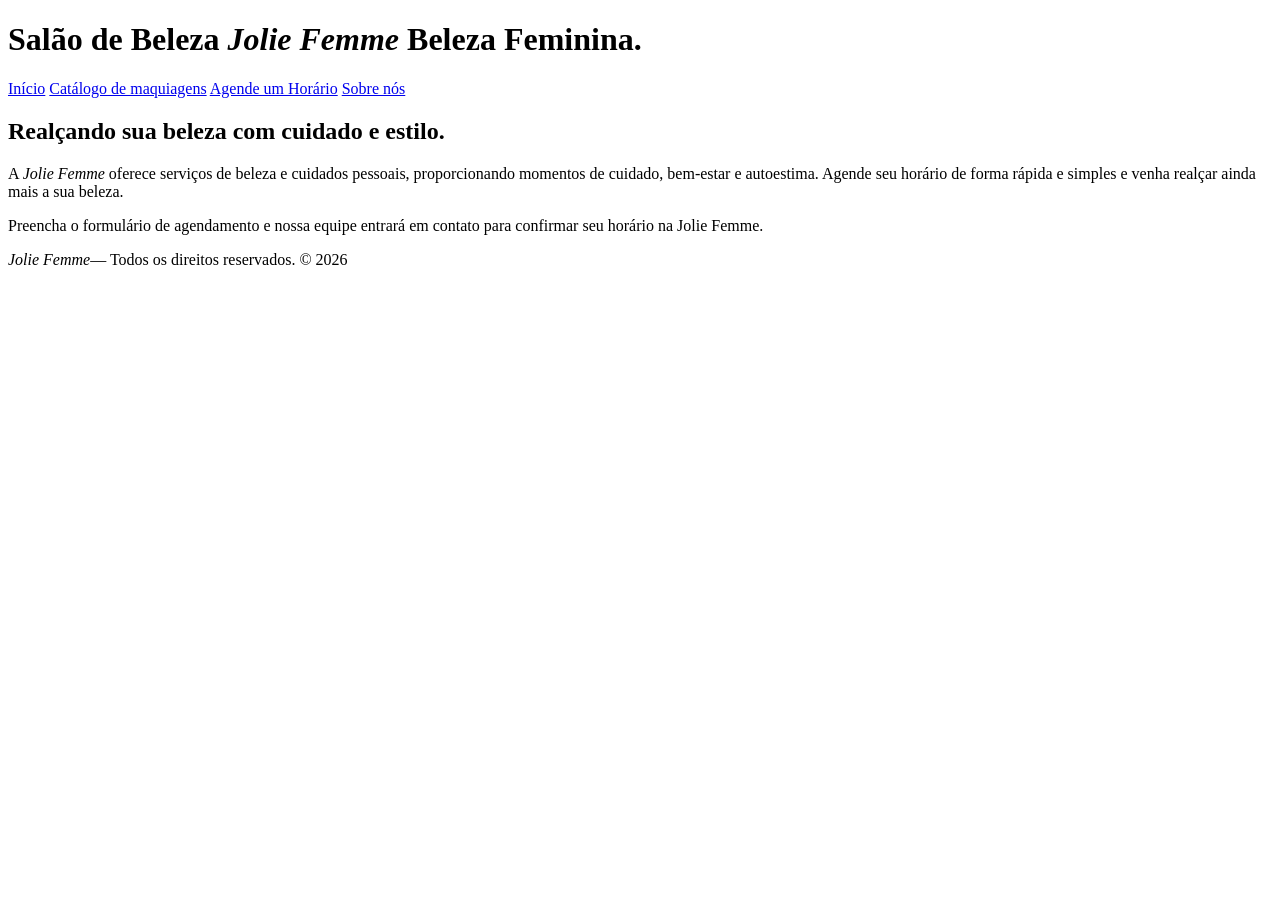
==== index.html @ 774d475a "colocando estruturas como o <i> e o <strong>" ====
<!DOCTYPE html>
<html lang="ptBR">
<head>
    <meta charset="UTF-8">
    <meta name="viewport" content="width=device-width, initial-scale=1.0">
    <title>Jolie Femme - Beleza Feminina</title>
</head>
<body>
    <header>
        <h1>Salão de Beleza <i>Jolie Femme</i> Beleza Feminina.</h1>
        <nav>
            <a href="index.html">Início</a>
            <a href="catalogo.html">Catálogo de maquiagens</a>
            <a href="agendamento.html">Agende um Horário</a>
            <a href="Sobre.html">Sobre nós</a>
        </nav>
    </header>
    <main>
        <h2><strong>Realçando sua beleza com cuidado e estilo.</h2></strong>
        <p>
            A <i>Jolie Femme</i> oferece serviços de beleza e cuidados pessoais, proporcionando momentos de cuidado, bem-estar e autoestima. Agende seu horário de forma rápida e simples e venha realçar ainda mais a sua beleza. 
        </p>
        <p>
            Preencha o formulário de agendamento e nossa equipe entrará em contato para confirmar seu horário na Jolie Femme.
        </p>
    </main>

    <footer>
        <p>
            <i>Jolie Femme</i>— Todos os direitos reservados. © 2026

        </p>
    </footer>
    
</body>
</html>
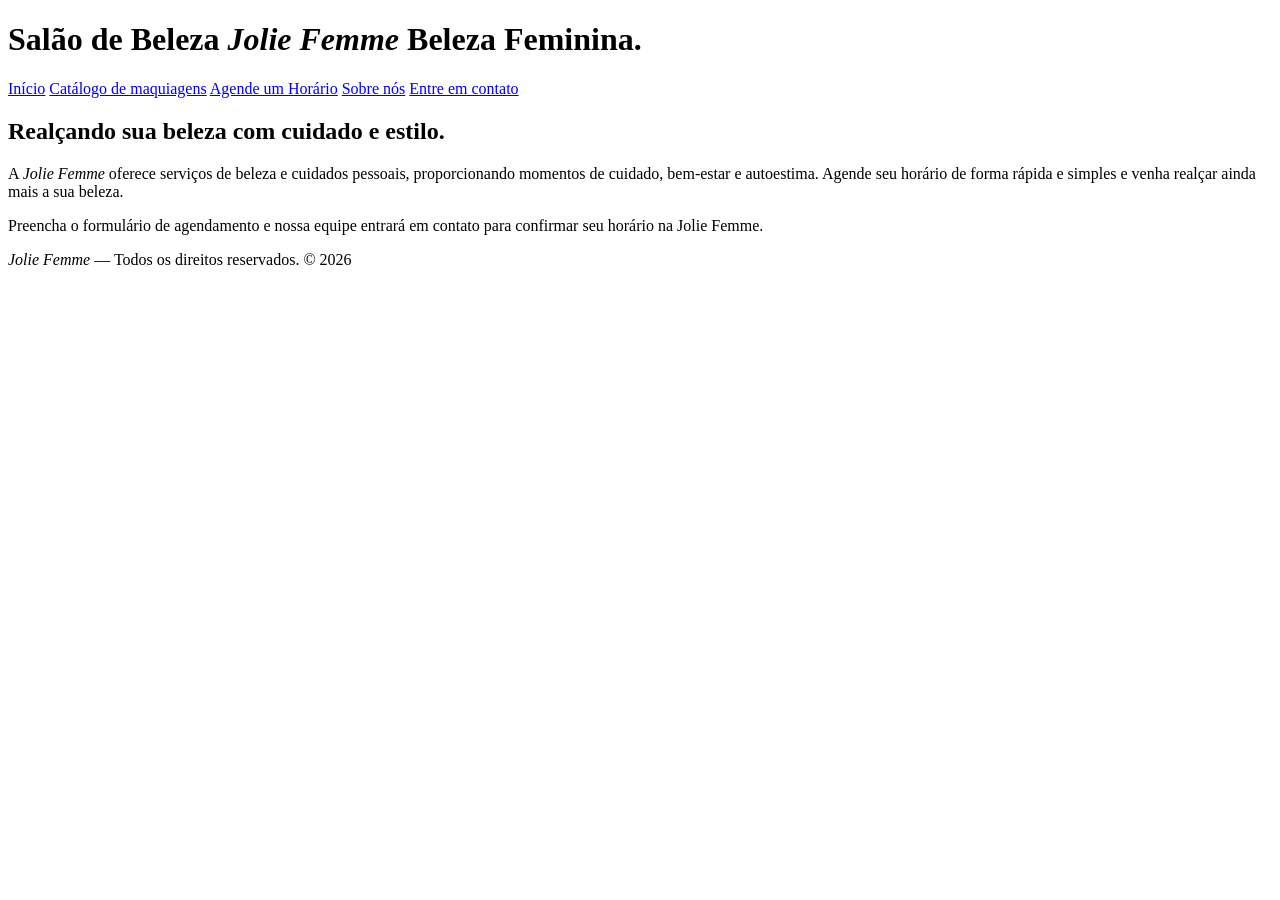
==== commit d394b8bc: "criação  da pagina adicional" ====
--- a/index.html
+++ b/index.html
@@ -13,6 +13,7 @@
             <a href="catalogo.html">Catálogo de maquiagens</a>
             <a href="agendamento.html">Agende um Horário</a>
             <a href="Sobre.html">Sobre nós</a>
+             <a href="contato.html">Entre em contato</a>
         </nav>
     </header>
     <main>
@@ -27,7 +28,7 @@
 
     <footer>
         <p>
-            <i>Jolie Femme</i>— Todos os direitos reservados. © 2026
+            <i>Jolie Femme</i> — Todos os direitos reservados. © 2026
 
         </p>
     </footer>
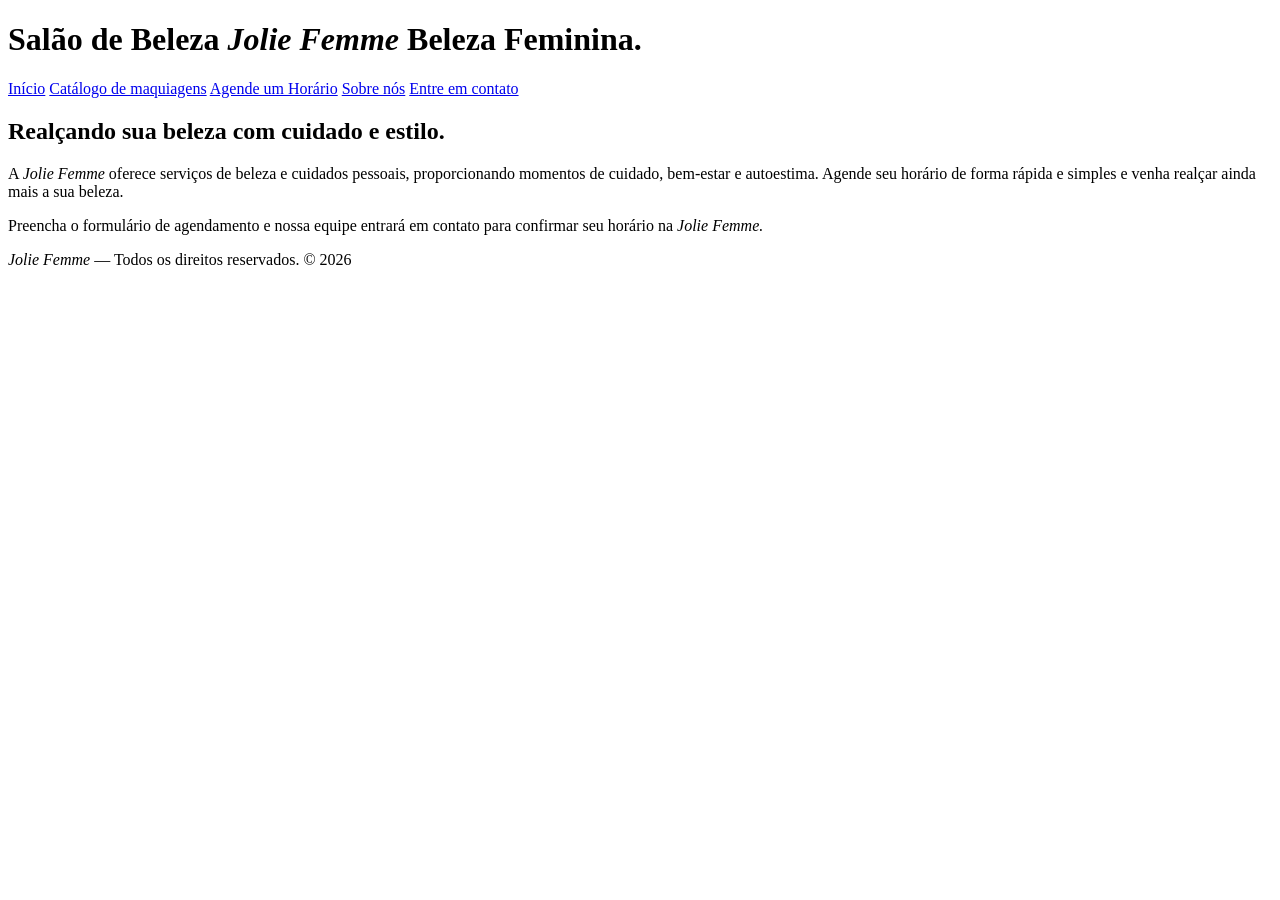
==== commit 98df6d3e: "ajustes finais" ====
--- a/index.html
+++ b/index.html
@@ -22,7 +22,7 @@
             A <i>Jolie Femme</i> oferece serviços de beleza e cuidados pessoais, proporcionando momentos de cuidado, bem-estar e autoestima. Agende seu horário de forma rápida e simples e venha realçar ainda mais a sua beleza. 
         </p>
         <p>
-            Preencha o formulário de agendamento e nossa equipe entrará em contato para confirmar seu horário na Jolie Femme.
+            Preencha o formulário de agendamento e nossa equipe entrará em contato para confirmar seu horário na <i>Jolie Femme.</i>
         </p>
     </main>
 
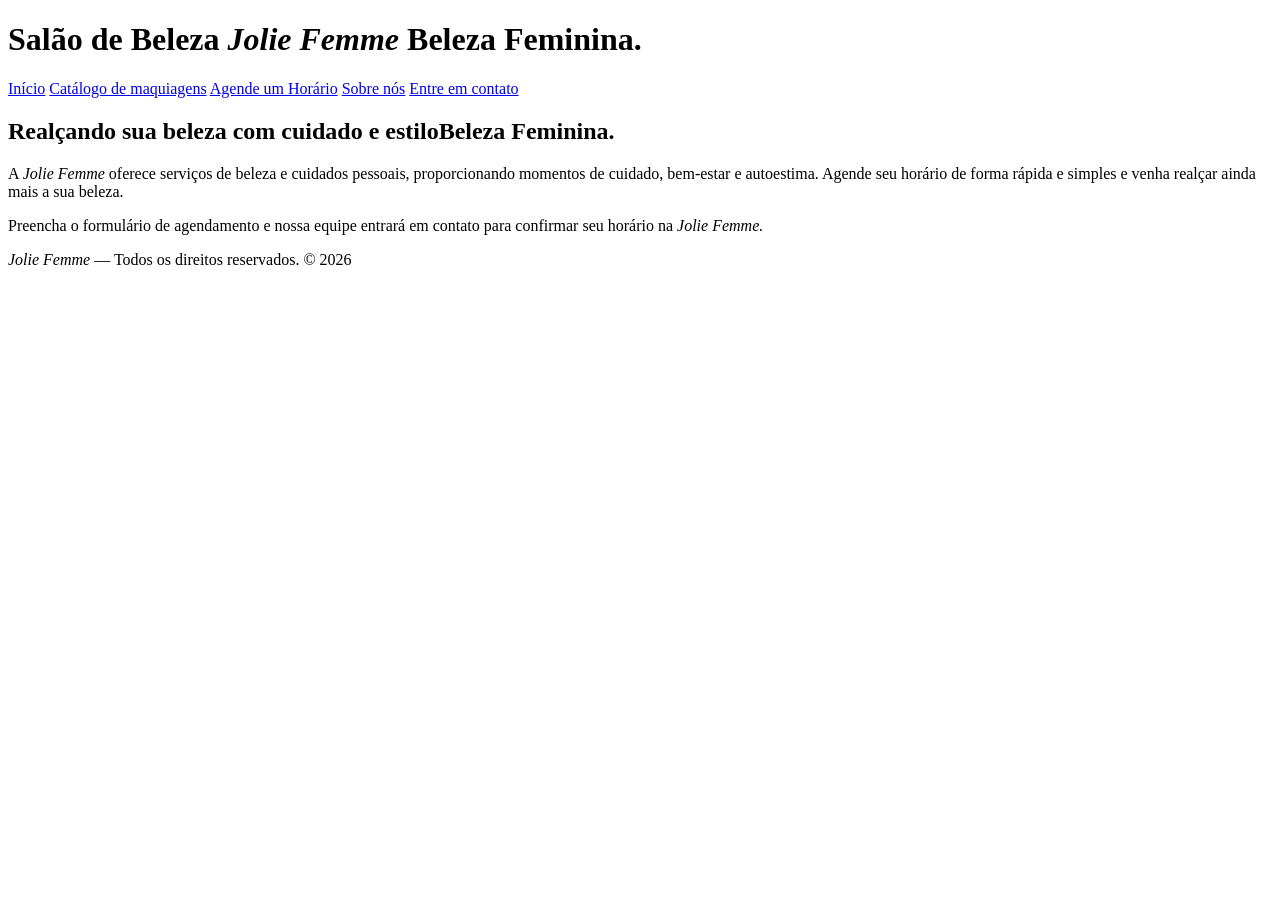
==== commit c09471e7: "ajuste" ====
--- a/index.html
+++ b/index.html
@@ -1,5 +1,5 @@
 <!DOCTYPE html>
-<html lang="ptBR">
+<html lang="pt-BR">
 <head>
     <meta charset="UTF-8">
     <meta name="viewport" content="width=device-width, initial-scale=1.0">
@@ -17,7 +17,7 @@
         </nav>
     </header>
     <main>
-        <h2><strong>Realçando sua beleza com cuidado e estilo.</h2></strong>
+        <h2><strong>Realçando sua beleza com cuidado e estilo</strong>Beleza Feminina.</h2>
         <p>
             A <i>Jolie Femme</i> oferece serviços de beleza e cuidados pessoais, proporcionando momentos de cuidado, bem-estar e autoestima. Agende seu horário de forma rápida e simples e venha realçar ainda mais a sua beleza. 
         </p>
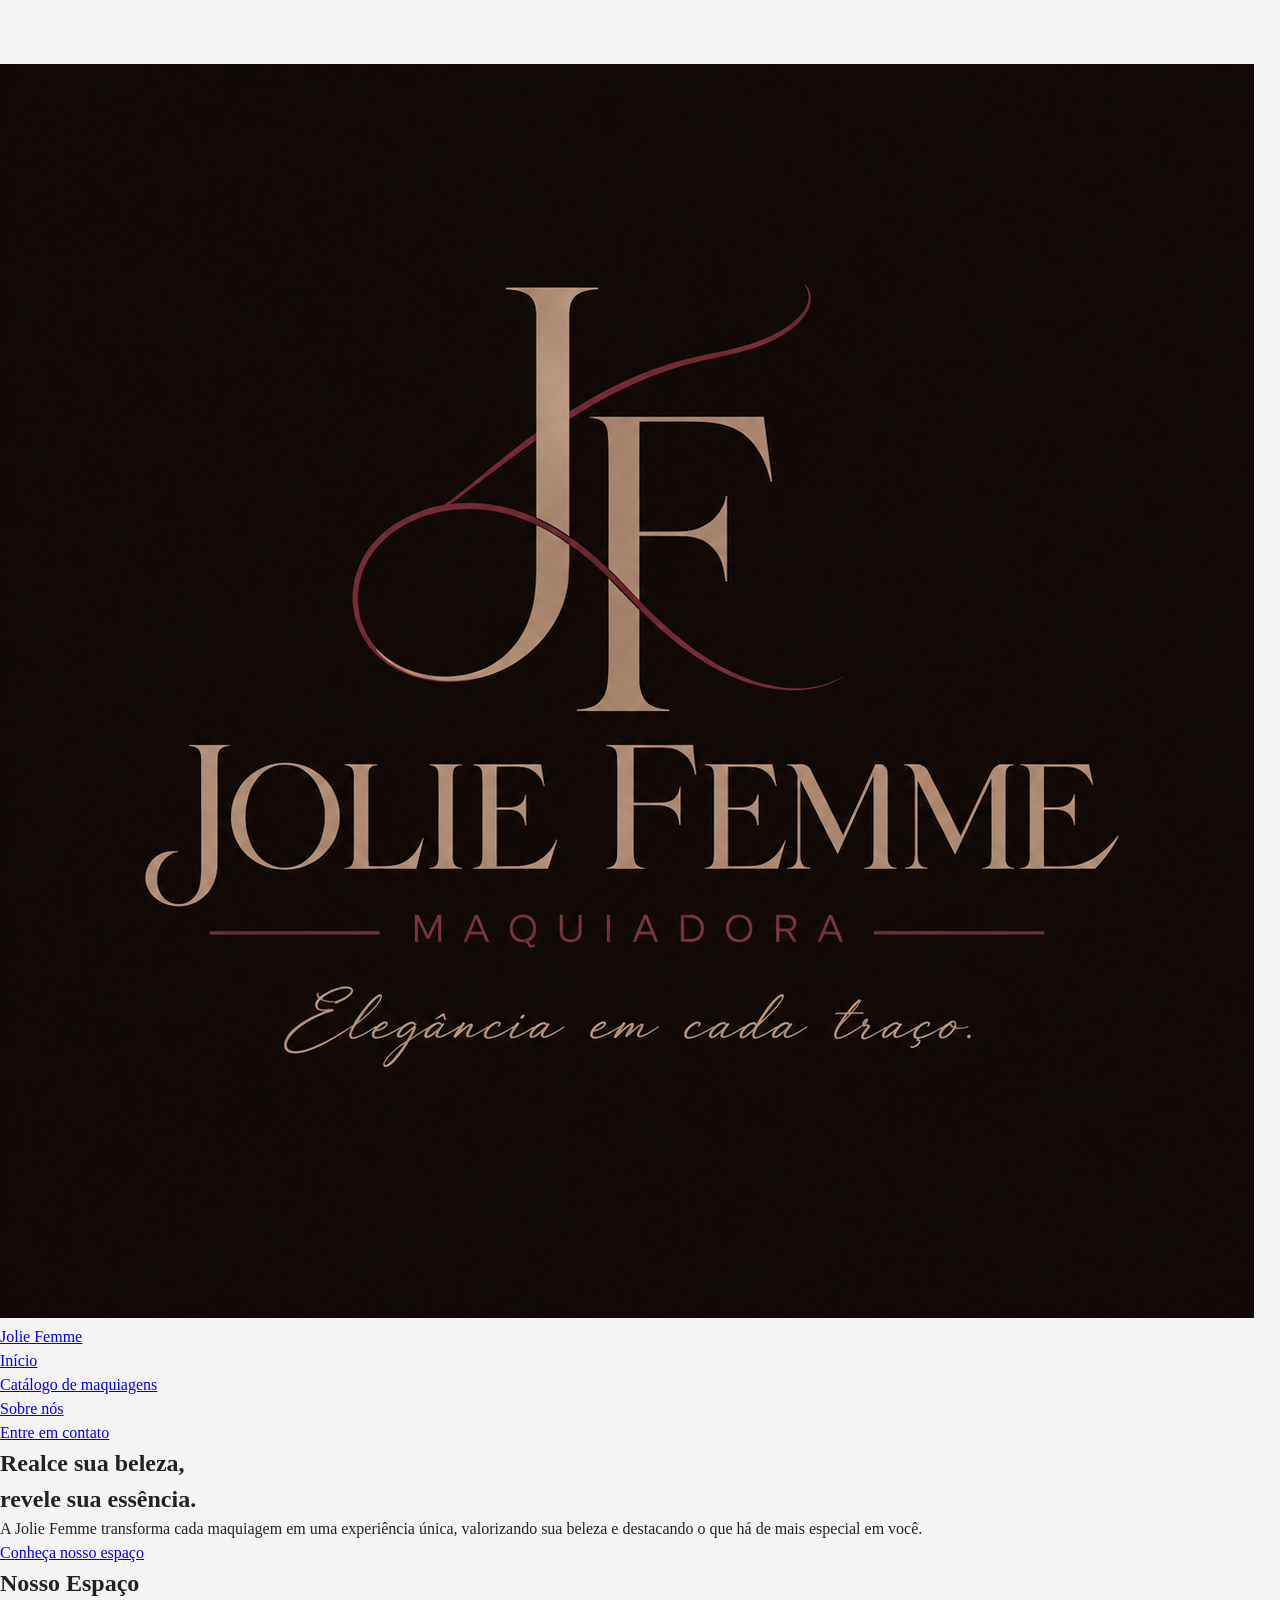
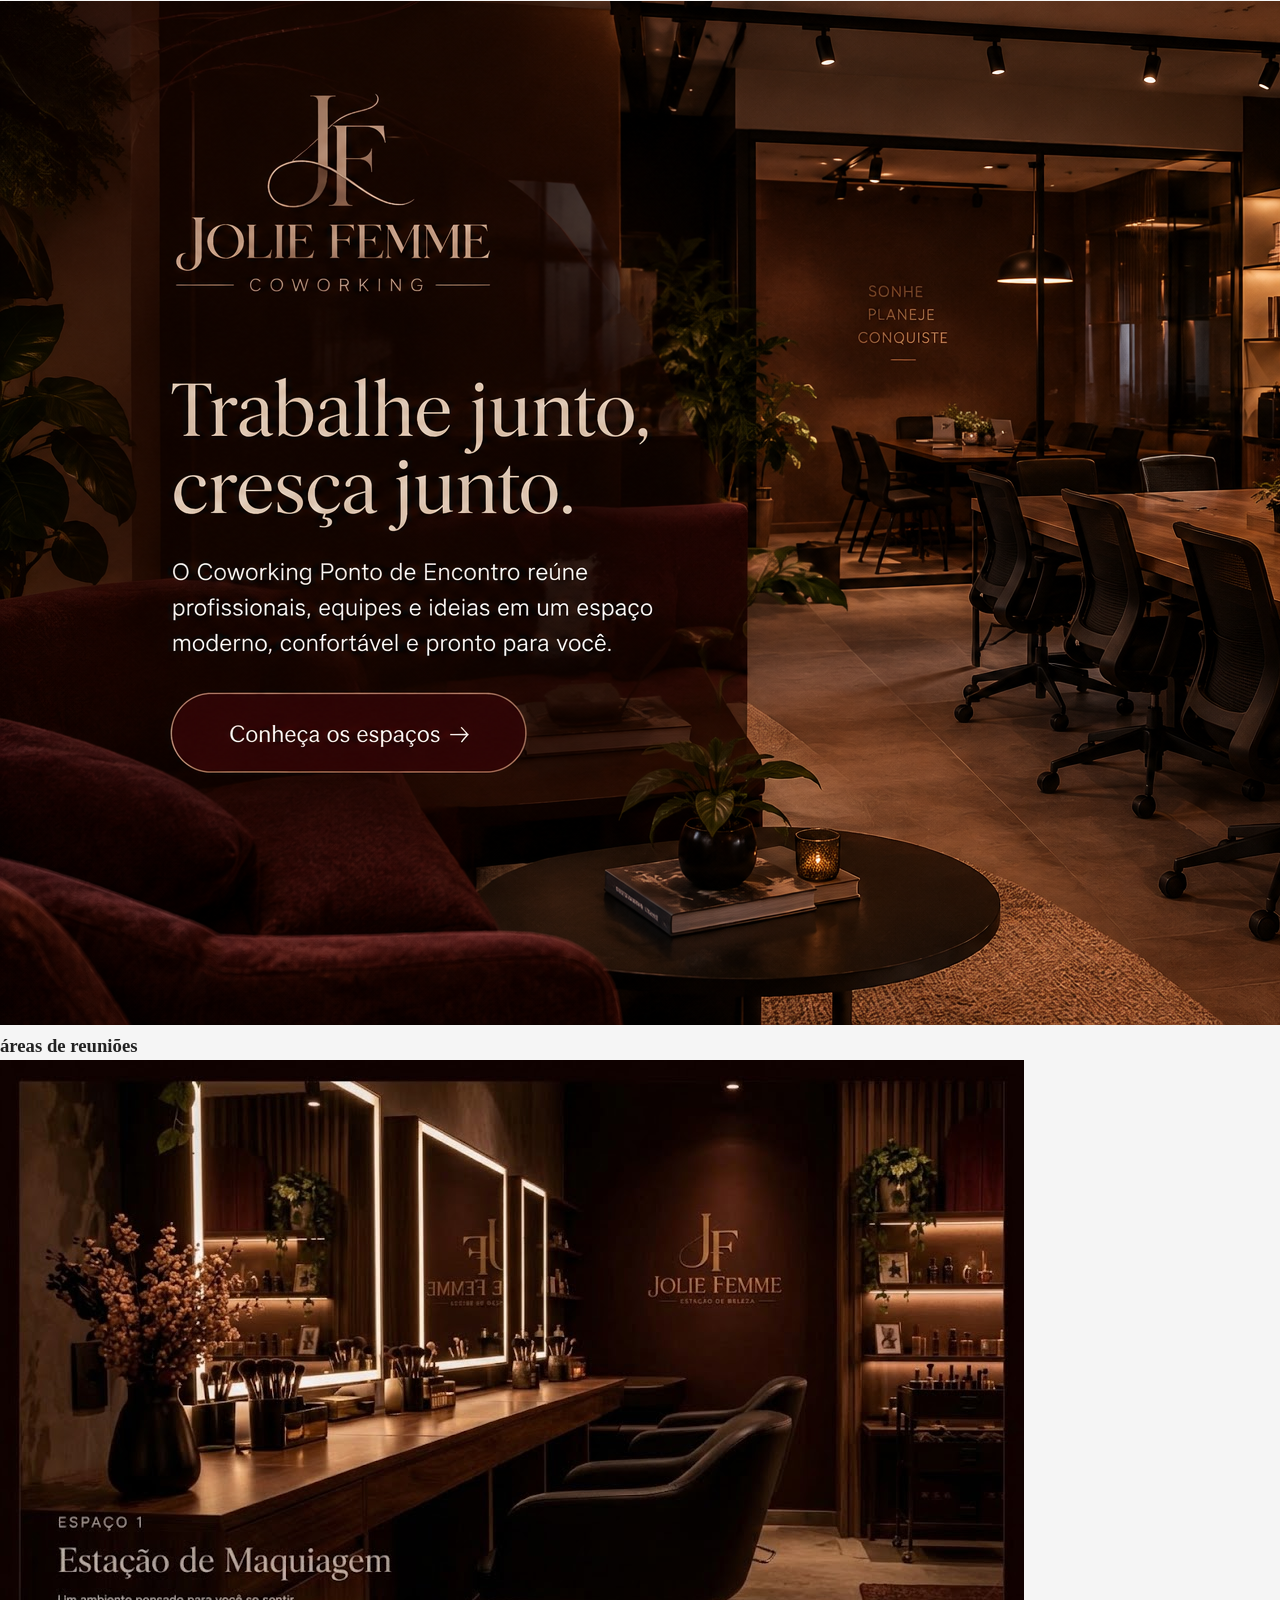
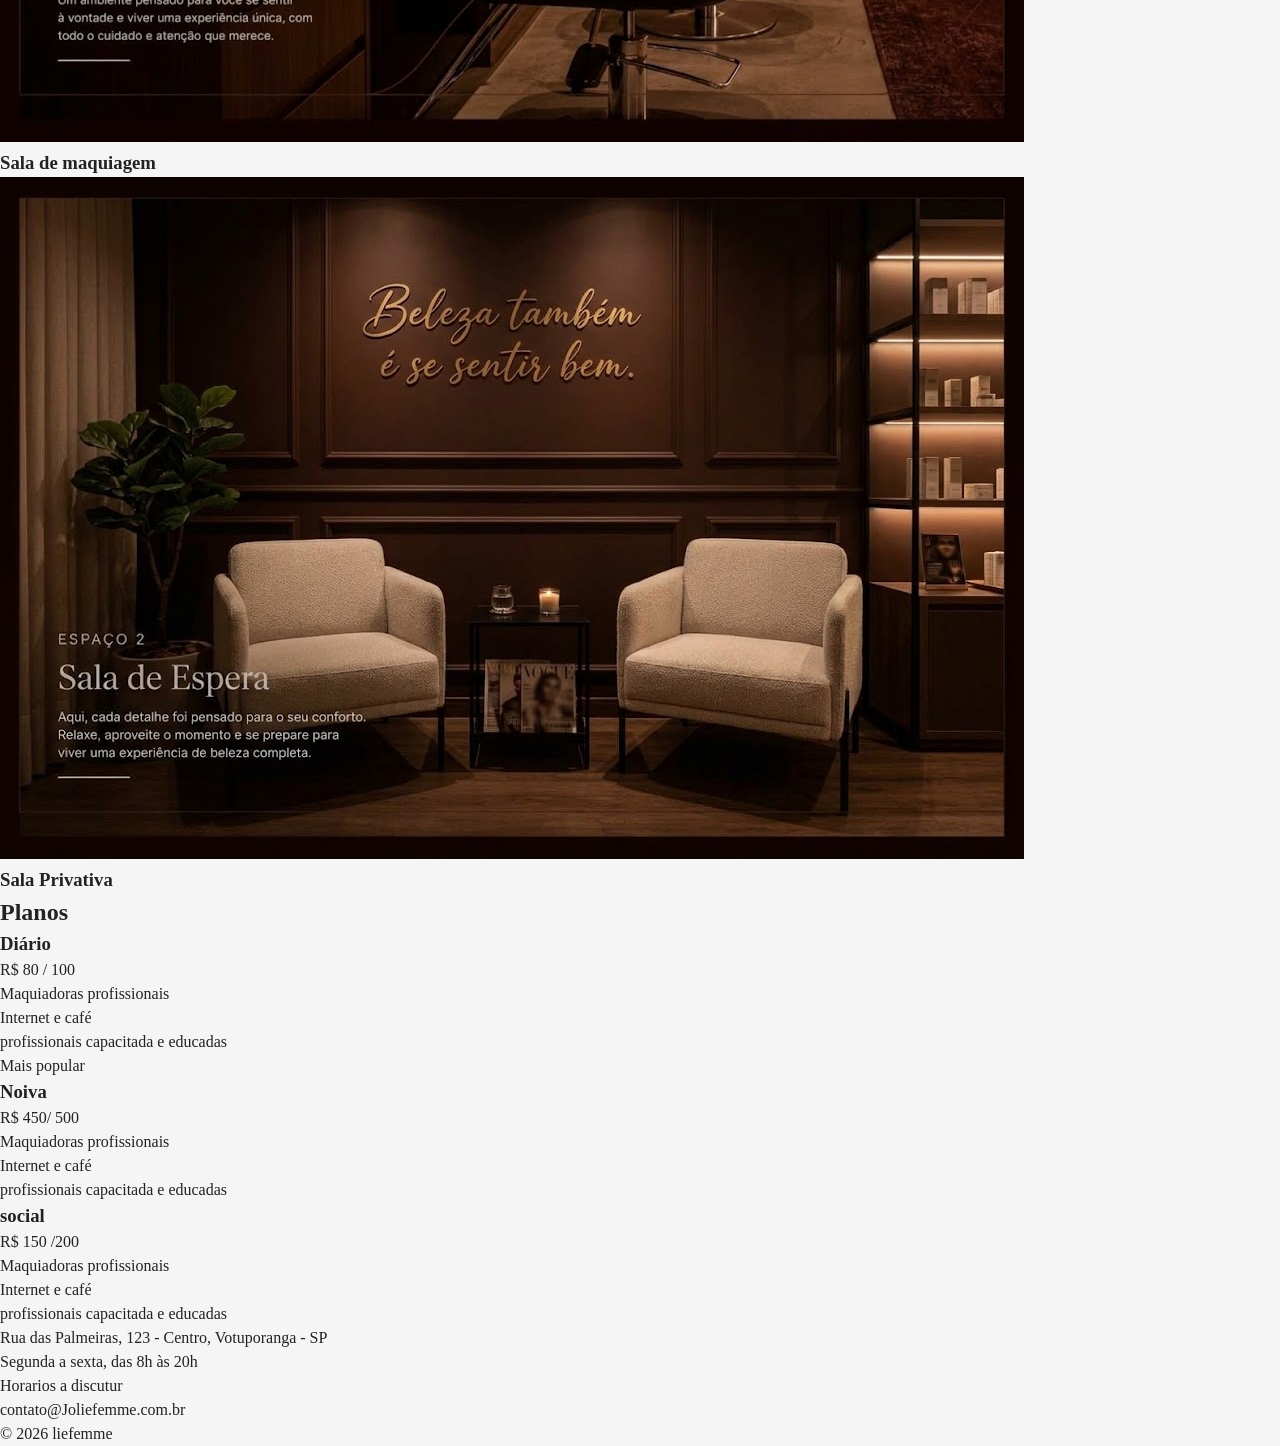
==== commit 7e433631: "html.inicio" ====
--- a/index.html
+++ b/index.html
@@ -4,34 +4,96 @@
     <meta charset="UTF-8">
     <meta name="viewport" content="width=device-width, initial-scale=1.0">
     <title>Jolie Femme - Beleza Feminina</title>
+    <link rel="stylesheet" href="css/style.css">
 </head>
 <body>
-    <header>
-        <h1>Salão de Beleza <i>Jolie Femme</i> Beleza Feminina.</h1>
-        <nav>
-            <a href="index.html">Início</a>
-            <a href="catalogo.html">Catálogo de maquiagens</a>
-            <a href="agendamento.html">Agende um Horário</a>
-            <a href="Sobre.html">Sobre nós</a>
-             <a href="contato.html">Entre em contato</a>
+    <header class="inicio" id="inicio">
+        <a class="logo" href="#topo">
+            <img src="img/logotipo.png" alt="Logotipo da Jolie Femme ">
+
+             Jolie Femme
+             <ul class="menu">
+           <li><a href="index.html">Início</a></li>
+           <li> <a href="catalogo.html">Catálogo de maquiagens</a></li>
+           <li> <a href="Sobre.html">Sobre nós</a></li>
+            <li> <a href="contato.html">Entre em contato</a></li>
+            </ul>
         </nav>
     </header>
     <main>
-        <h2><strong>Realçando sua beleza com cuidado e estilo</strong>Beleza Feminina.</h2>
-        <p>
-            A <i>Jolie Femme</i> oferece serviços de beleza e cuidados pessoais, proporcionando momentos de cuidado, bem-estar e autoestima. Agende seu horário de forma rápida e simples e venha realçar ainda mais a sua beleza. 
-        </p>
-        <p>
-            Preencha o formulário de agendamento e nossa equipe entrará em contato para confirmar seu horário na <i>Jolie Femme.</i>
-        </p>
+       <section class="hero">
+            <h1>Realce sua beleza,<br>revele sua essência.</h1>
+            <p>   A Jolie Femme transforma cada maquiagem em uma experiência
+    única, valorizando sua beleza e destacando o que há de
+    mais especial em você.</p>
+            <a class="botao" href="#espacos">Conheça nosso espaço</a>
+        </section>
     </main>
 
-    <footer>
-        <p>
-            <i>Jolie Femme</i> — Todos os direitos reservados. © 2026
+    <section class="secao" id="espacos">
+            <h2>Nosso Espaço</h2>
+            <div class="grade limpa">
+                <article class="card">
+                    <img src="img/ambiente.png"
+                         alt="Ambiente moderno e sofisticado, com tons escuros, iluminação quente, mesas de madeira, plantas e áreas confortáveis para trabalho e convivência.">
+                    <h3>áreas de reuniões</h3>
+                    
+                </article>
+                <article class="card">
+                    <img src="img/espaço de maquiagem.jpg"
+                         alt="Espaço amplo para maquiagem">
+                    <h3>Sala de maquiagem<R/h3>
+                    
+                </article>
+                <article class="card">
+                    <img src="img/sala de espera.jpg"
+                         alt="Sala privativa com dois sofas">
+                    <h3>Sala Privativa</h3>
+            
+                </article>
+            </div>
+        </section>
+   <section class="secao" id="planos">
+            <h2>Planos</h2>
+            <div class="grade limpa">
+                <article class="card plano">
+                    <h3>Diário</h3>
+                    <p class="preco">R$ 80 / 100</p>
+                    <ul>
+                        <li>Maquiadoras profissionais</li>
+                        <li>Internet e café</li>
+                        <li>profissionais capacitada e educadas</li>
+                    </ul>
+                </article>
+                <article class="card plano destaque">
+                    <span class="selo">Mais popular</span>
+                    <h3>Noiva</h3>
+                    <p class="preco">R$ 450/ 500</p>
+                    <ul>
+                        <li>Maquiadoras profissionais</li>
+                        <li>Internet e café</li>
+                        <li>profissionais capacitada e educadas</li>
+                    </ul>
+                </article>
+                <article class="card plano">
+                    <h3>social</h3>
+                    <p class="preco">R$ 150 /200</p>
+                    <ul>
+                        <li>Maquiadoras profissionais</li>
+                        <li>Internet e café</li>
+                        <li>profissionais capacitada e educadas</li>
+                    </ul>
+                </article>
+            </div>
+        </section>
+    </main>
 
-        </p>
+    <footer id="contato">
+        <p>Rua das Palmeiras, 123 - Centro, Votuporanga - SP</p>
+        <p>Segunda a sexta, das 8h às 20h</p>
+        <p>Horarios a discutur</p>
+        <p>contato@Joliefemme.com.br</p>
+        <p>&copy; 2026 liefemme</p>
     </footer>
-    
 </body>
 </html>
--- a/css/style.css
+++ b/css/style.css
@@ -0,0 +1,14 @@
+* {
+    margin: 0;
+    padding: 0;
+    box-sizing: border-box
+    ;
+}
+
+body {
+   font-family: 'Playfair Display', serif;
+    line-height: 1.5;
+    color: #222222;
+    background-color: #f5f5f5;
+    padding-top: 64px;
+}
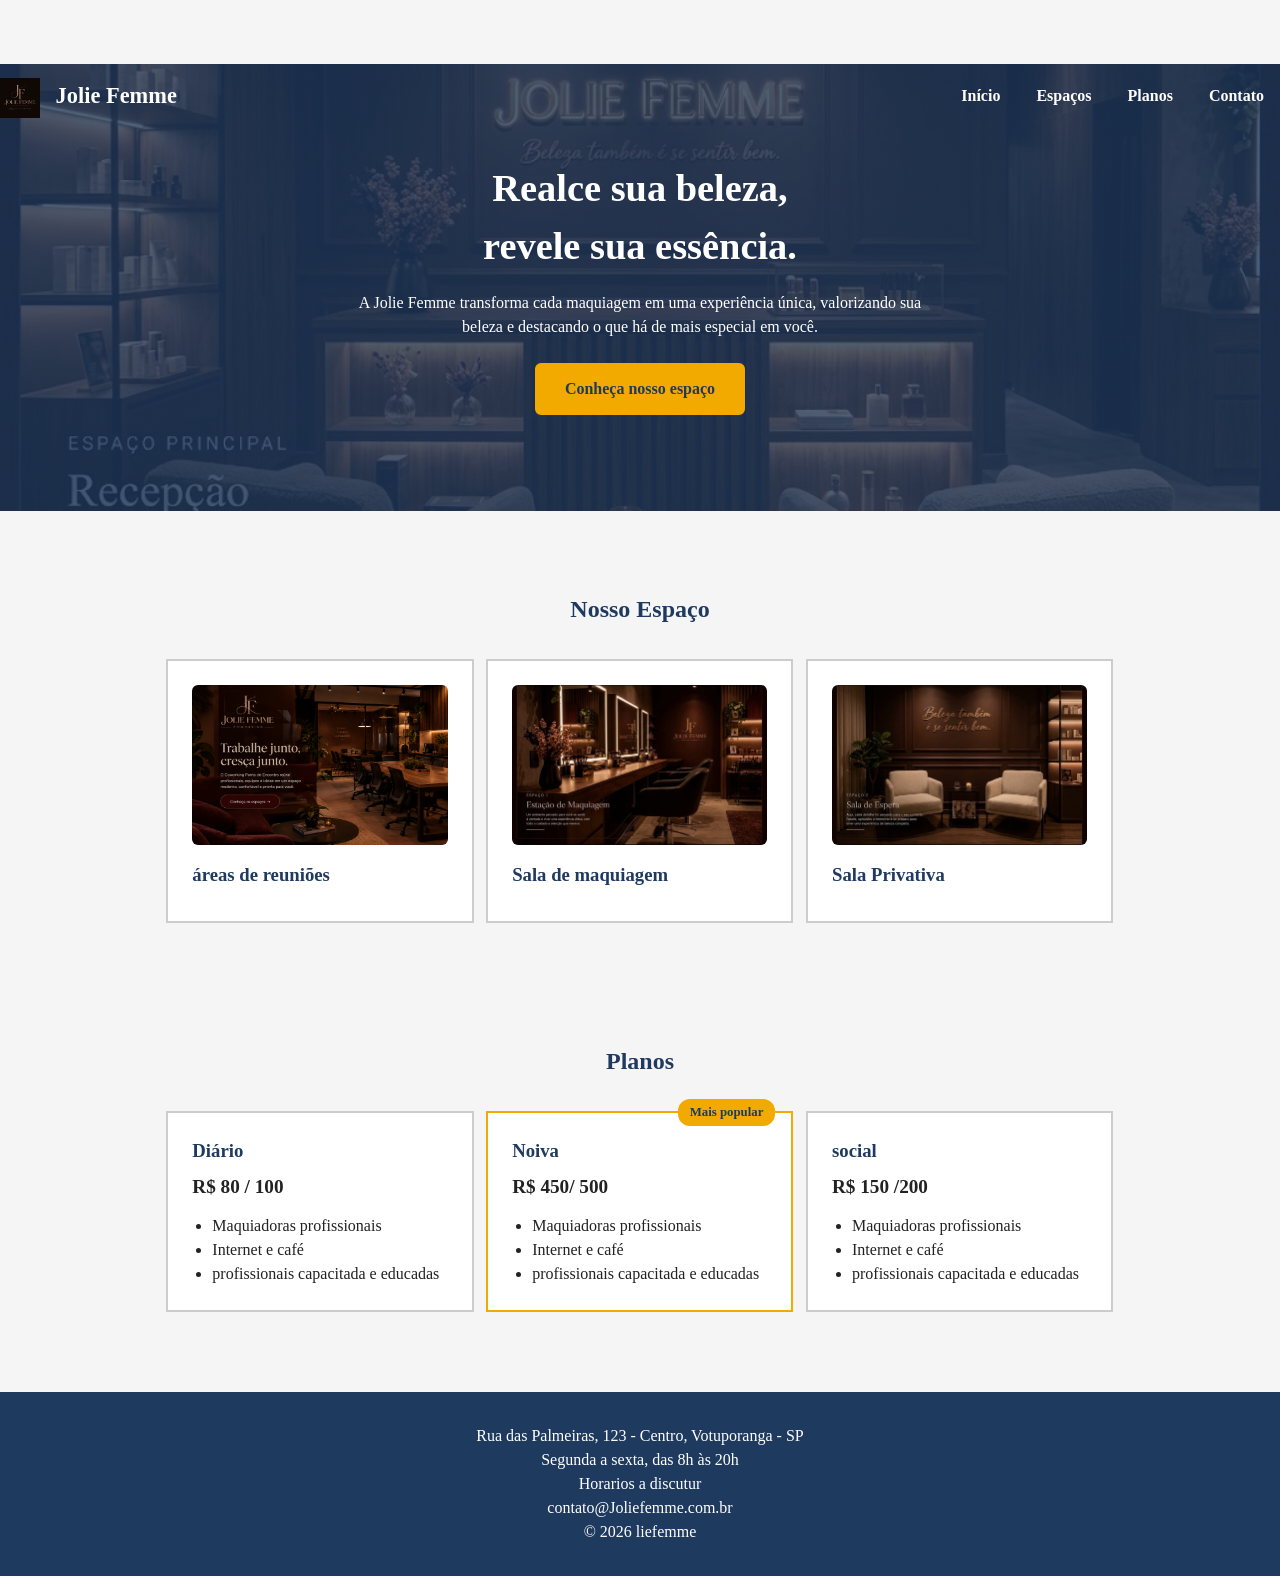
==== commit c5dbed1b: "css base" ====
--- a/index.html
+++ b/index.html
@@ -10,14 +10,16 @@
     <header class="inicio" id="inicio">
         <a class="logo" href="#topo">
             <img src="img/logotipo.png" alt="Logotipo da Jolie Femme ">
+            Jolie Femme
+ </a>
+        <nav>
+             <ul class="menu">
+                <li><a href="#topo">Início</a></li>
+                <li><a href="#espacos">Espaços</a></li>
+                <li><a href="#planos">Planos</a></li>
+                <li><a href="#contato">Contato</a></li>
+            </ul>
 
-             Jolie Femme
-             <ul class="menu">
-           <li><a href="index.html">Início</a></li>
-           <li> <a href="catalogo.html">Catálogo de maquiagens</a></li>
-           <li> <a href="Sobre.html">Sobre nós</a></li>
-            <li> <a href="contato.html">Entre em contato</a></li>
-            </ul>
         </nav>
     </header>
     <main>
--- a/css/style.css
+++ b/css/style.css
@@ -11,4 +11,174 @@
     color: #222222;
     background-color: #f5f5f5;
     padding-top: 64px;
+}
+
+a{
+    text-decoration: none;
+}
+
+.topo{
+    position: fixed;
+    top: 0;
+    left: 0;
+    width: 100%;
+    height: 64px;
+    padding: 0 40px;
+    background-color: #1f3a5f;
+    z-index: 100;
+    }
+
+    .logo{
+    float: left;
+    color: #ffffff;
+    font-size: 1.4rem;
+    font-weight: bold;
+    line-height: 64px;
+}
+
+.logo img {
+    height: 40px;
+    margin-right: 10px;
+    vertical-align: middle;
+}
+
+.menu {
+    float: right;
+    list-style: none;
+}
+
+.menu li {
+    display: inline-block;
+}
+
+.menu a {
+    display: block;
+    padding: 0 16px;
+    color: #ffffffff;
+    line-height: 64px;
+    font-weight: bold;
+}
+
+.menu a:hover {
+    background-color: #f3a900;
+    color: #1f3a5f;
+    font-weight: bold;
+}
+
+.hero { 
+   padding: 96px 20px;
+    background-color: #2d5a8a;
+    background-image: linear-gradient(rgba(31, 58, 95, 0.78), rgba(31, 58, 95, 0.78)), url("../img/foto principal.jpg");
+    background-size: cover;
+    background-position: center;
+    color: #ffffff;
+    text-align: center;
+}
+
+.hero h1 {
+    margin-bottom: 16px;
+    font-size: 2.4rem;
+}
+
+.hero p {
+    max-width: 600px;
+    margin: 0 auto 24px auto;
+}
+
+.botao {
+    display: inline-block;
+    padding: 12px 28px;
+    border: 2px solid #f2a900;
+    border-radius: 6px;
+    background-color: #f2a900;
+    color: #1f3a5f;
+    font-weight: bold;
+}
+
+.botao:hover {
+    background-color: #ecd49c;
+    border: 2px solid #f1b938;
+}
+
+/* Seções e cards */
+.secao {
+    max-width: 1000px;
+    margin: 0 auto;
+    padding: 80px 20px 40px 20px;
+}
+
+.secao h2 {
+    margin-bottom: 32px;
+    color: #1f3a5f;
+    text-align: center;
+}
+
+.card {
+    float: left;
+    width: 32%;
+    margin: 0 0.66%;;
+    padding: 24px;
+    border: 2px solid #cccccc;
+    background-color: #ffffff;
+}
+
+.card img {
+    display: block;
+    width: 100%;
+    height: 160px;
+    margin-bottom: 16px;
+    border-radius: 6px;
+    object-fit: cover;
+}
+
+.card h3 {
+    margin-bottom: 8px;
+    color: #1f3a5f;
+}
+
+.limpa::after {
+    content: "";
+    display: block;
+    clear: both;
+}
+
+/*Planos */
+.plano {
+    position: relative;
+}
+
+.preco {
+    margin-bottom: 12px;
+    font-size: 1.2rem;
+    font-weight: bold;
+}
+
+.plano ul {
+    margin-left: 20px;
+}
+
+.destaque {
+    border-color: #f2a900;
+}
+
+.selo {
+    position: absolute;
+    top: -14px;
+    right: 16px;
+    padding: 4px 12px;
+    border-radius: 12px;
+    background-color: #f2a900;
+    color: #1f3a5f;
+    font-size: 0.8rem;
+    font-weight: bold;
+    z-index: 1;
+}
+
+/* Rodapé */
+#contato {
+    margin-top: 40px;
+    padding: 32px 20px;
+    background-color: #1f3a5f;
+    color: #ffffff;
+    text-align: center;
 }
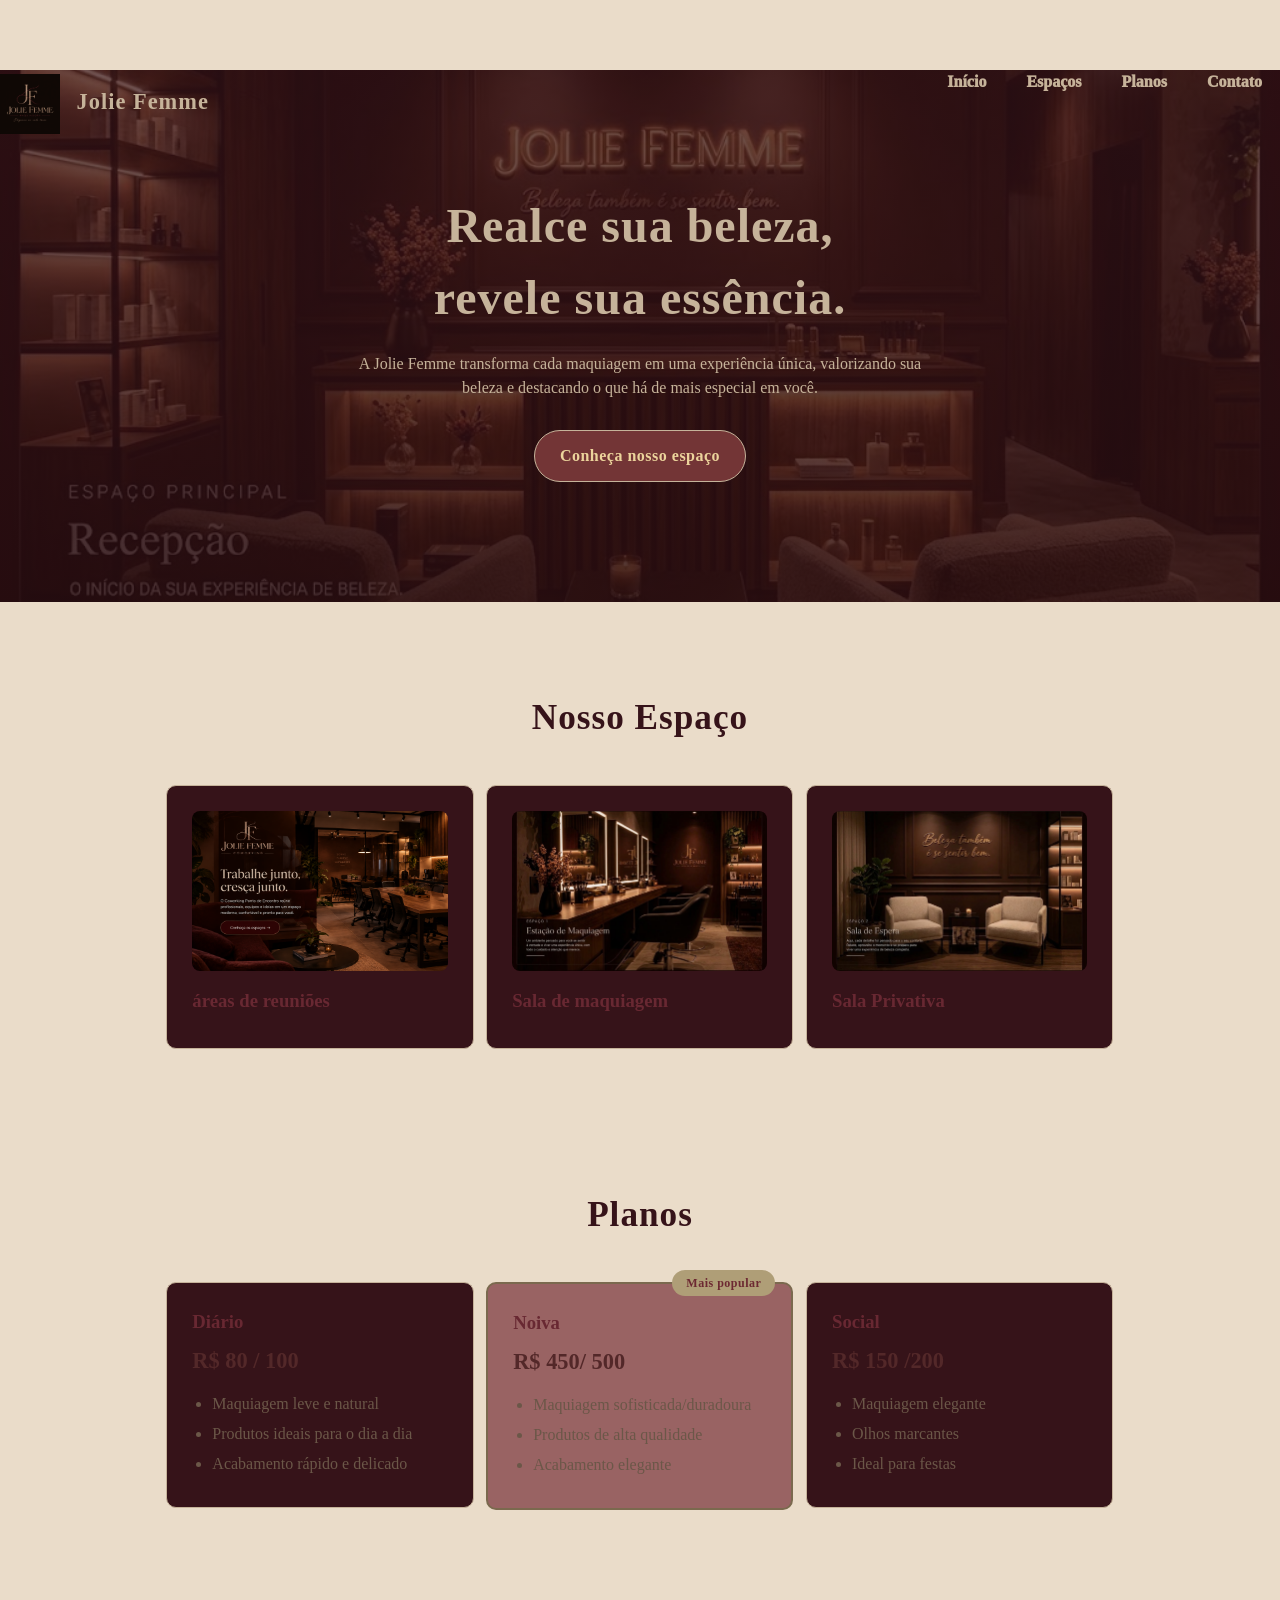
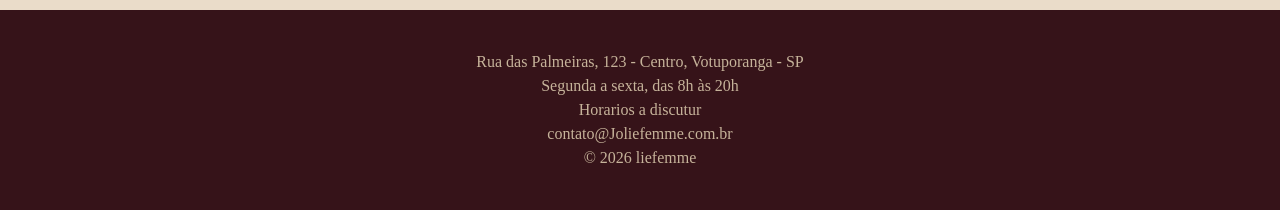
==== commit f2bad41b: "finalização do site" ====
--- a/index.html
+++ b/index.html
@@ -44,11 +44,11 @@
                 <article class="card">
                     <img src="img/espaço de maquiagem.jpg"
                          alt="Espaço amplo para maquiagem">
-                    <h3>Sala de maquiagem<R/h3>
+                    <h3>Sala de maquiagem</h3>
                     
                 </article>
                 <article class="card">
-                    <img src="img/sala de espera.jpg"
+                    <img src="img/sala-de-espera.jpg"
                          alt="Sala privativa com dois sofas">
                     <h3>Sala Privativa</h3>
             
@@ -62,9 +62,9 @@
                     <h3>Diário</h3>
                     <p class="preco">R$ 80 / 100</p>
                     <ul>
-                        <li>Maquiadoras profissionais</li>
-                        <li>Internet e café</li>
-                        <li>profissionais capacitada e educadas</li>
+                        <li>Maquiagem leve e natural</li>
+                        <li>Produtos ideais para o dia a dia</li>
+                        <li>Acabamento rápido e delicado</li>
                     </ul>
                 </article>
                 <article class="card plano destaque">
@@ -72,18 +72,18 @@
                     <h3>Noiva</h3>
                     <p class="preco">R$ 450/ 500</p>
                     <ul>
-                        <li>Maquiadoras profissionais</li>
-                        <li>Internet e café</li>
-                        <li>profissionais capacitada e educadas</li>
+                        <li>Maquiagem sofisticada/duradoura</li>
+                        <li>Produtos de alta qualidade</li>
+                        <li>Acabamento elegante</li>
                     </ul>
                 </article>
                 <article class="card plano">
-                    <h3>social</h3>
+                    <h3>Social</h3>
                     <p class="preco">R$ 150 /200</p>
                     <ul>
-                        <li>Maquiadoras profissionais</li>
-                        <li>Internet e café</li>
-                        <li>profissionais capacitada e educadas</li>
+                        <li>Maquiagem elegante</li>
+                        <li>Olhos marcantes </li>
+                        <li>Ideal para festas</li>
                     </ul>
                 </article>
             </div>
--- a/css/style.css
+++ b/css/style.css
@@ -8,9 +8,9 @@
 body {
    font-family: 'Playfair Display', serif;
     line-height: 1.5;
-    color: #222222;
-    background-color: #f5f5f5;
-    padding-top: 64px;
+    color: #361319;
+    background-color: #eadcc9;
+    padding-top: 70px;
 }
 
 a{
@@ -24,20 +24,22 @@
     width: 100%;
     height: 64px;
     padding: 0 40px;
-    background-color: #1f3a5f;
+    background-color: #361319;
     z-index: 100;
+    box-shadow: 0 3px 12px rgba(54, 19, 25, 0.35);
     }
 
     .logo{
     float: left;
-    color: #ffffff;
+    color: #c6b39a;
     font-size: 1.4rem;
     font-weight: bold;
     line-height: 64px;
+    letter-spacing: 1px;
 }
 
 .logo img {
-    height: 40px;
+    height: 60px;
     margin-right: 10px;
     vertical-align: middle;
 }
@@ -53,22 +55,23 @@
 
 .menu a {
     display: block;
-    padding: 0 16px;
-    color: #ffffffff;
-    line-height: 64px;
-    font-weight: bold;
+    padding: 0 18px;
+    color: #c6b39a;
+    font-size: 1rem;
+     font-weight: 1000;
+     transition: 0.3s;
 }
 
 .menu a:hover {
-    background-color: #f3a900;
-    color: #1f3a5f;
+    background-color: #9e8e69;
+    color: #532829;
     font-weight: bold;
 }
 
 .hero { 
-   padding: 96px 20px;
-    background-color: #2d5a8a;
-    background-image: linear-gradient(rgba(31, 58, 95, 0.78), rgba(31, 58, 95, 0.78)), url("../img/foto principal.jpg");
+   padding: 120px 20px;
+    background-color: #2b0e12;
+    background-image: linear-gradient( rgba(54, 19, 25, 0.72), rgba(43, 14, 18, 0.82) ), url("../img/foto principal.jpg");
     background-size: cover;
     background-position: center;
     color: #ffffff;
@@ -77,49 +80,59 @@
 
 .hero h1 {
     margin-bottom: 16px;
+    font-family: 'Playfair Display', serif;
     font-size: 2.4rem;
+    font-weight: 700;
+    letter-spacing: 1px;
 }
 
 .hero p {
     max-width: 600px;
-    margin: 0 auto 24px auto;
+    margin: 0 auto 30px auto;
+    color: #c6b39a;
+    font-size: 1rem;
+
 }
 
 .botao {
     display: inline-block;
-    padding: 12px 28px;
-    border: 2px solid #f2a900;
-    border-radius: 6px;
-    background-color: #f2a900;
-    color: #1f3a5f;
-    font-weight: bold;
+    padding: 13px 25px;
+    border: 1px solid #c6b39a;
+    border-radius: 30px;
+    background-color: #733536;
+    color: #ecd49c;
+    font-weight: bold;
+    letter-spacing: 0.5px;
 }
 
 .botao:hover {
     background-color: #ecd49c;
-    border: 2px solid #f1b938;
-}
-
-/* Seções e cards */
+    border: 2px solid #ecd49c;
+}
+
 .secao {
     max-width: 1000px;
     margin: 0 auto;
-    padding: 80px 20px 40px 20px;
+    padding: 90px 20px 50px;
 }
 
 .secao h2 {
-    margin-bottom: 32px;
-    color: #1f3a5f;
+    margin-bottom: 40px;
+    color: #361319;
+    font-family: 'Playfair Display', serif;
+    font-size: 2.2rem;
     text-align: center;
+    letter-spacing: 1px;
 }
 
 .card {
     float: left;
     width: 32%;
     margin: 0 0.66%;;
-    padding: 24px;
-    border: 2px solid #cccccc;
-    background-color: #ffffff;
+    padding: 25px;
+    border: 1px solid #c6b39a;
+    background-color: #361319;
+    border-radius: 10px;
 }
 
 .card img {
@@ -127,13 +140,14 @@
     width: 100%;
     height: 160px;
     margin-bottom: 16px;
-    border-radius: 6px;
+    border-radius: 8px;
     object-fit: cover;
 }
 
 .card h3 {
     margin-bottom: 8px;
-    color: #1f3a5f;
+    color: #682832;
+    font-family: 'Playfair Display', serif;
 }
 
 .limpa::after {
@@ -148,37 +162,87 @@
 }
 
 .preco {
-    margin-bottom: 12px;
-    font-size: 1.2rem;
+    margin-bottom: 15px;
+    color: #532829;
+    font-family: 'Playfair Display', serif;
+    font-size: 1.4rem; 
     font-weight: bold;
 }
 
 .plano ul {
     margin-left: 20px;
-}
-
-.destaque {
-    border-color: #f2a900;
-}
+    color: #6b5748;
+}
+
+.plano li { 
+   margin-bottom: 6px; }
+
+.destaque { 
+    border: 2px solid #7b694e; 
+    background-color: #996363;
+ }
 
 .selo {
     position: absolute;
     top: -14px;
     right: 16px;
-    padding: 4px 12px;
-    border-radius: 12px;
-    background-color: #f2a900;
-    color: #1f3a5f;
-    font-size: 0.8rem;
-    font-weight: bold;
+    padding: 4px 14px;
+    border-radius: 20px;
+    background-color: #af9e77;
+    color: #6D2932;
+    font-size: 0.75rem;
+    font-weight: bold;
+    letter-spacing: 0.5px;
     z-index: 1;
 }
-
+ 
 /* Rodapé */
 #contato {
-    margin-top: 40px;
-    padding: 32px 20px;
-    background-color: #1f3a5f;
-    color: #ffffff;
+    margin-top: 50px;
+    padding: 40px 20px;
+    background-color: #361319;
+    color: #c6b39a;
     text-align: center;
+}
+
+#contato p {
+      color: #c6b39a;
+     }
+
+
+      .plano.normal {
+    background-color: #dcccb8;
+    border: 2px solid #6D2932;
+    color: #f4eee6;
+}
+
+
+.plano.noiva {
+    background-color: #f1e3d2;
+    border: 2px solid #c6b39a;
+}
+
+
+.plano.social {
+    background-color: #6D2932;
+    border: 2px solid #ecd49c;
+    color: #f4eee6;
+}
+
+.botao:hover {
+    background-color: #e2d0a6;
+    border-color: #dacdae;
+    color: #361319;
+    transform: translateY(-2px);
+}
+
+.hero h1 {
+    margin-bottom: 18px;
+    font-family: 'Playfair Display', serif;
+    font-size: 3rem;
+    font-weight: 700;
+    letter-spacing: 1px;
+
+    /* MUDANÇA: coloquei o título em bege */
+    color: #c6b39a;
 }
